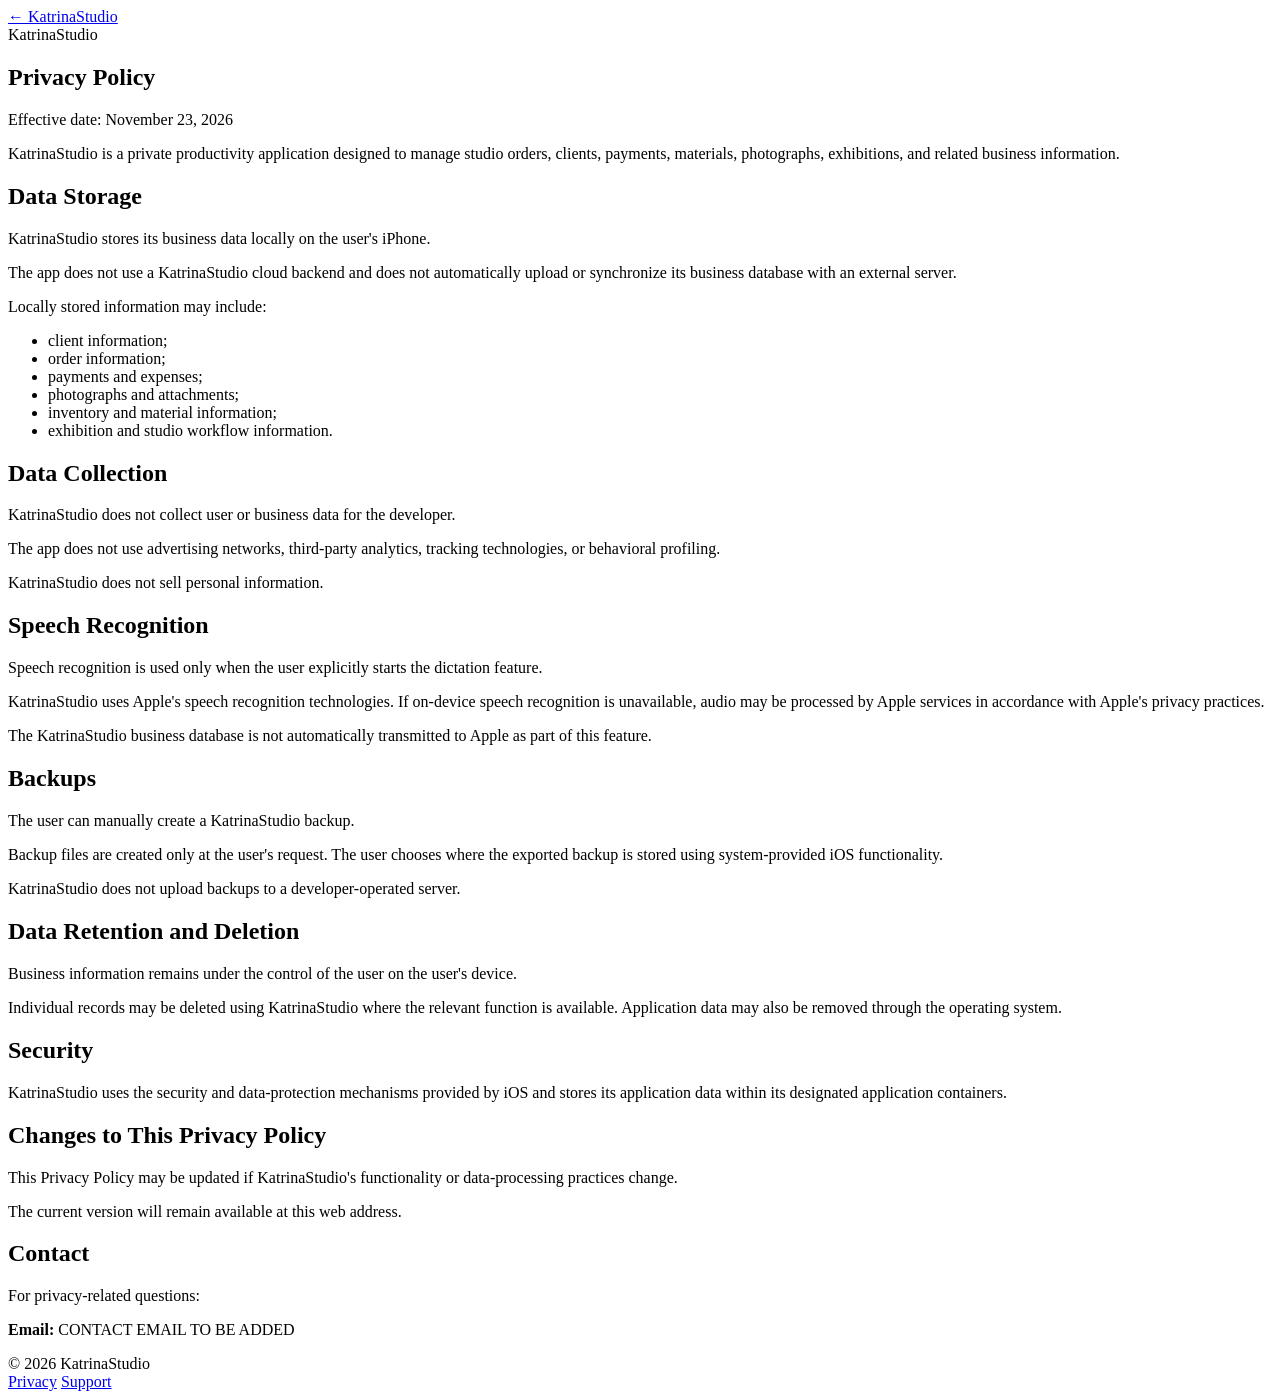
==== privacy/index.html @ 04cad0d7 "Add privacy/index.html" ====
<!doctype html>
<html lang="en">
<head>
  <meta charset="utf-8">
  <meta name="viewport" content="width=device-width, initial-scale=1">
  <title>Privacy Policy — KatrinaStudio</title>
  <meta name="description" content="KatrinaStudio Privacy Policy">
  <link rel="stylesheet" href="../assets/styles.css">
</head>
<body>
  <main class="shell document">
    <a class="back" href="../">← KatrinaStudio</a>
    <article class="card prose">
      <div class="eyebrow">KatrinaStudio</div>
      <h1>Privacy Policy</h1>
      <p class="meta">Effective date: November 23, 2026</p>

      <p>KatrinaStudio is a private productivity application designed to manage studio orders, clients, payments, materials, photographs, exhibitions, and related business information.</p>

      <h2>Data Storage</h2>
      <p>KatrinaStudio stores its business data locally on the user's iPhone.</p>
      <p>The app does not use a KatrinaStudio cloud backend and does not automatically upload or synchronize its business database with an external server.</p>
      <p>Locally stored information may include:</p>
      <ul>
        <li>client information;</li>
        <li>order information;</li>
        <li>payments and expenses;</li>
        <li>photographs and attachments;</li>
        <li>inventory and material information;</li>
        <li>exhibition and studio workflow information.</li>
      </ul>

      <h2>Data Collection</h2>
      <p>KatrinaStudio does not collect user or business data for the developer.</p>
      <p>The app does not use advertising networks, third-party analytics, tracking technologies, or behavioral profiling.</p>
      <p>KatrinaStudio does not sell personal information.</p>

      <h2>Speech Recognition</h2>
      <p>Speech recognition is used only when the user explicitly starts the dictation feature.</p>
      <p>KatrinaStudio uses Apple's speech recognition technologies. If on-device speech recognition is unavailable, audio may be processed by Apple services in accordance with Apple's privacy practices.</p>
      <p>The KatrinaStudio business database is not automatically transmitted to Apple as part of this feature.</p>

      <h2>Backups</h2>
      <p>The user can manually create a KatrinaStudio backup.</p>
      <p>Backup files are created only at the user's request. The user chooses where the exported backup is stored using system-provided iOS functionality.</p>
      <p>KatrinaStudio does not upload backups to a developer-operated server.</p>

      <h2>Data Retention and Deletion</h2>
      <p>Business information remains under the control of the user on the user's device.</p>
      <p>Individual records may be deleted using KatrinaStudio where the relevant function is available. Application data may also be removed through the operating system.</p>

      <h2>Security</h2>
      <p>KatrinaStudio uses the security and data-protection mechanisms provided by iOS and stores its application data within its designated application containers.</p>

      <h2>Changes to This Privacy Policy</h2>
      <p>This Privacy Policy may be updated if KatrinaStudio's functionality or data-processing practices change.</p>
      <p>The current version will remain available at this web address.</p>

      <h2>Contact</h2>
      <p>For privacy-related questions:</p>
      <p><strong>Email:</strong> <span class="placeholder">CONTACT EMAIL TO BE ADDED</span></p>
    </article>

    <footer>
      <span>© 2026 KatrinaStudio</span>
      <nav>
        <a href="../privacy/">Privacy</a>
        <a href="../support/">Support</a>
      </nav>
    </footer>
  </main>
</body>
</html>
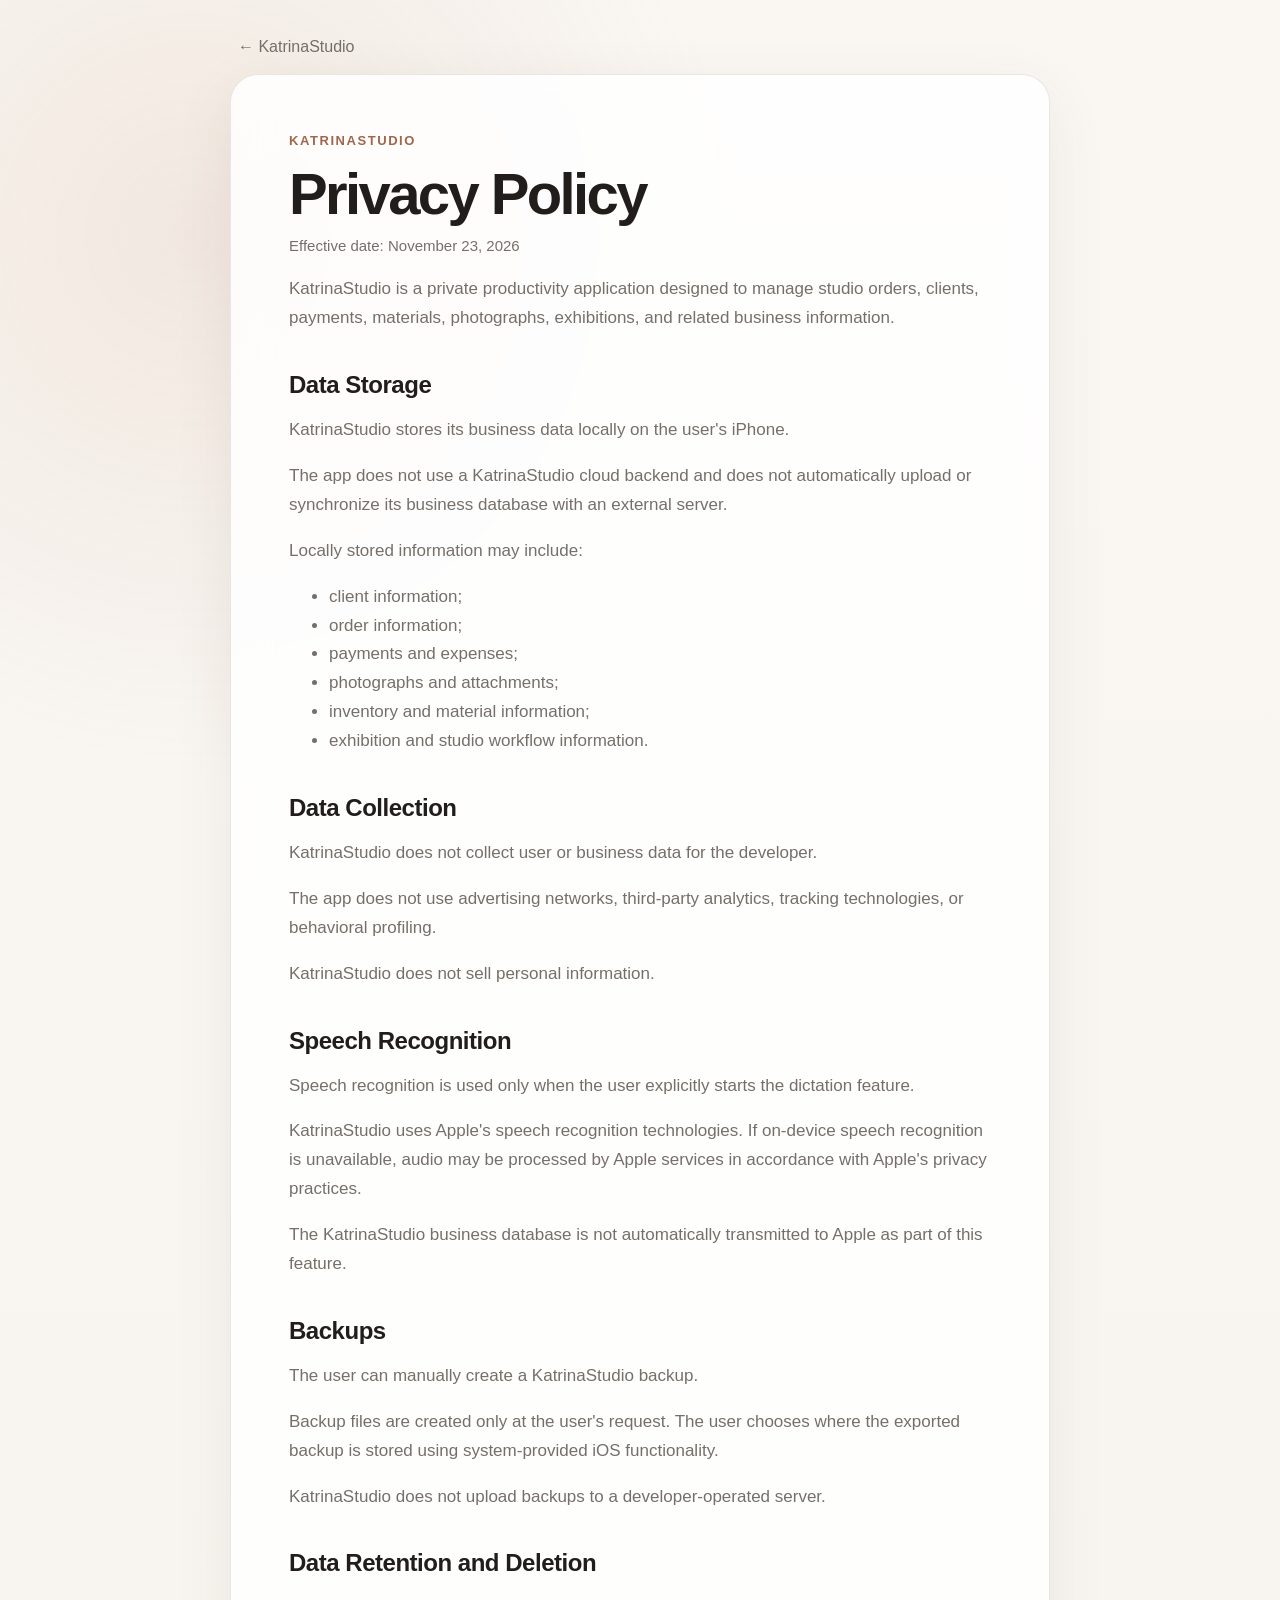
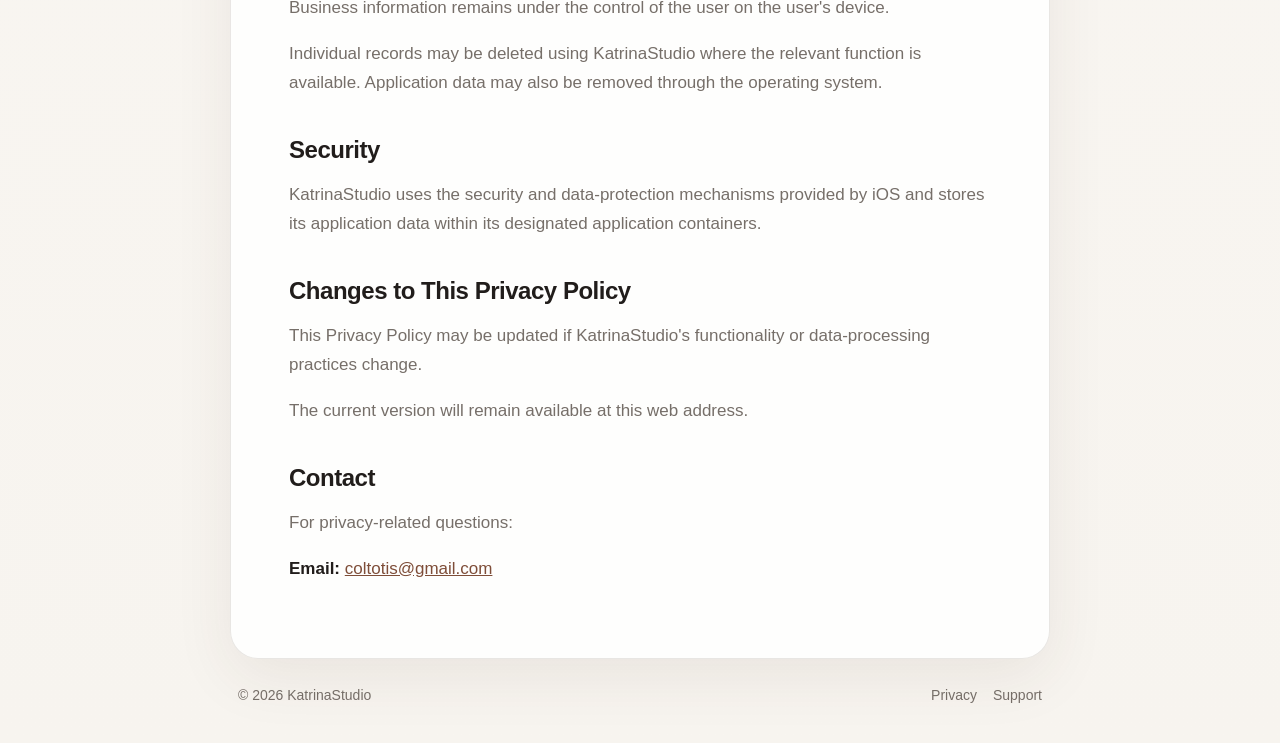
==== commit ff3c8c63: "Add KatrinaStudio contact email to privacy/index.html" ====
--- a/privacy/index.html
+++ b/privacy/index.html
@@ -58,7 +58,7 @@
 
       <h2>Contact</h2>
       <p>For privacy-related questions:</p>
-      <p><strong>Email:</strong> <span class="placeholder">CONTACT EMAIL TO BE ADDED</span></p>
+      <p><strong>Email:</strong> <a href="mailto:coltotis@gmail.com">coltotis@gmail.com</a></p>
     </article>
 
     <footer>
--- a/assets/styles.css
+++ b/assets/styles.css
@@ -0,0 +1,217 @@
+:root {
+  color-scheme: light dark;
+  --bg: #f7f4ef;
+  --surface: rgba(255,255,255,.86);
+  --text: #211d1b;
+  --muted: #766f69;
+  --line: rgba(77,58,47,.12);
+  --accent: #9f664d;
+  --accent-strong: #7e4d38;
+  --shadow: 0 18px 60px rgba(72,49,36,.08);
+}
+
+* { box-sizing: border-box; }
+
+html { background: var(--bg); }
+
+body {
+  margin: 0;
+  min-height: 100vh;
+  font-family: -apple-system, BlinkMacSystemFont, "SF Pro Text", "Segoe UI", sans-serif;
+  color: var(--text);
+  background:
+    radial-gradient(circle at 15% 10%, rgba(191,145,116,.15), transparent 34rem),
+    linear-gradient(180deg, #faf7f3 0%, var(--bg) 100%);
+}
+
+a { color: var(--accent-strong); }
+
+.shell {
+  width: min(980px, calc(100% - 32px));
+  margin: 0 auto;
+  padding: 72px 0 40px;
+}
+
+.hero { padding: clamp(32px, 6vw, 64px); }
+
+.card {
+  background: var(--surface);
+  border: 1px solid var(--line);
+  border-radius: 28px;
+  box-shadow: var(--shadow);
+  backdrop-filter: blur(18px);
+}
+
+.eyebrow {
+  color: var(--accent);
+  font-size: 13px;
+  font-weight: 750;
+  letter-spacing: .12em;
+  text-transform: uppercase;
+  margin-bottom: 18px;
+}
+
+h1 {
+  margin: 0;
+  max-width: 760px;
+  font-size: clamp(42px, 7vw, 72px);
+  line-height: .98;
+  letter-spacing: -.045em;
+}
+
+.lead {
+  max-width: 720px;
+  margin: 28px 0 0;
+  color: var(--muted);
+  font-size: clamp(18px, 2.4vw, 23px);
+  line-height: 1.55;
+}
+
+.actions {
+  display: flex;
+  gap: 12px;
+  flex-wrap: wrap;
+  margin-top: 34px;
+}
+
+.button {
+  display: inline-flex;
+  align-items: center;
+  justify-content: center;
+  min-height: 48px;
+  padding: 0 20px;
+  border: 1px solid var(--line);
+  border-radius: 999px;
+  color: var(--text);
+  text-decoration: none;
+  font-weight: 650;
+  background: rgba(255,255,255,.55);
+}
+
+.button.primary {
+  color: white;
+  background: var(--accent-strong);
+  border-color: transparent;
+}
+
+.grid {
+  display: grid;
+  grid-template-columns: repeat(2, minmax(0, 1fr));
+  gap: 18px;
+  margin-top: 18px;
+}
+
+.grid .card { padding: 28px; }
+
+.grid h2 { margin-top: 0; }
+
+.grid p {
+  color: var(--muted);
+  line-height: 1.6;
+  margin-bottom: 0;
+}
+
+.document {
+  width: min(820px, calc(100% - 32px));
+  padding-top: 38px;
+}
+
+.back {
+  display: inline-block;
+  margin: 0 0 18px 8px;
+  color: var(--muted);
+  text-decoration: none;
+}
+
+.prose { padding: clamp(28px, 6vw, 58px); }
+
+.prose h1 {
+  font-size: clamp(38px, 6vw, 58px);
+  margin-bottom: 10px;
+}
+
+.prose h2 {
+  margin: 38px 0 12px;
+  font-size: 24px;
+  letter-spacing: -.02em;
+}
+
+.prose p,
+.prose li {
+  font-size: 17px;
+  line-height: 1.7;
+}
+
+.prose p,
+.prose ul { color: var(--muted); }
+
+.prose strong { color: var(--text); }
+
+.meta {
+  margin-top: 0;
+  font-size: 15px !important;
+}
+
+.notice {
+  margin-top: 28px;
+  padding: 18px 20px;
+  border-radius: 18px;
+  background: rgba(159,102,77,.09);
+  border: 1px solid rgba(159,102,77,.18);
+  line-height: 1.6;
+}
+
+.placeholder {
+  display: inline-block;
+  padding: 2px 8px;
+  border-radius: 8px;
+  background: rgba(171,75,75,.11);
+  color: #8b3434;
+}
+
+footer {
+  display: flex;
+  justify-content: space-between;
+  gap: 20px;
+  color: var(--muted);
+  font-size: 14px;
+  padding: 28px 8px 0;
+}
+
+footer nav {
+  display: flex;
+  gap: 16px;
+}
+
+footer a {
+  color: inherit;
+  text-decoration: none;
+}
+
+@media (max-width: 700px) {
+  .shell { padding-top: 24px; }
+  .grid { grid-template-columns: 1fr; }
+  footer { flex-direction: column; }
+}
+
+@media (prefers-color-scheme: dark) {
+  :root {
+    --bg: #171412;
+    --surface: rgba(35,30,27,.88);
+    --text: #f3ede8;
+    --muted: #b9aea7;
+    --line: rgba(255,255,255,.09);
+    --accent: #d69a78;
+    --accent-strong: #bd7656;
+    --shadow: 0 18px 60px rgba(0,0,0,.22);
+  }
+
+  body {
+    background:
+      radial-gradient(circle at 15% 10%, rgba(191,145,116,.12), transparent 34rem),
+      linear-gradient(180deg, #1b1715 0%, var(--bg) 100%);
+  }
+
+  .button { background: rgba(255,255,255,.04); }
+  .placeholder { color: #f3aaa4; }
+}
